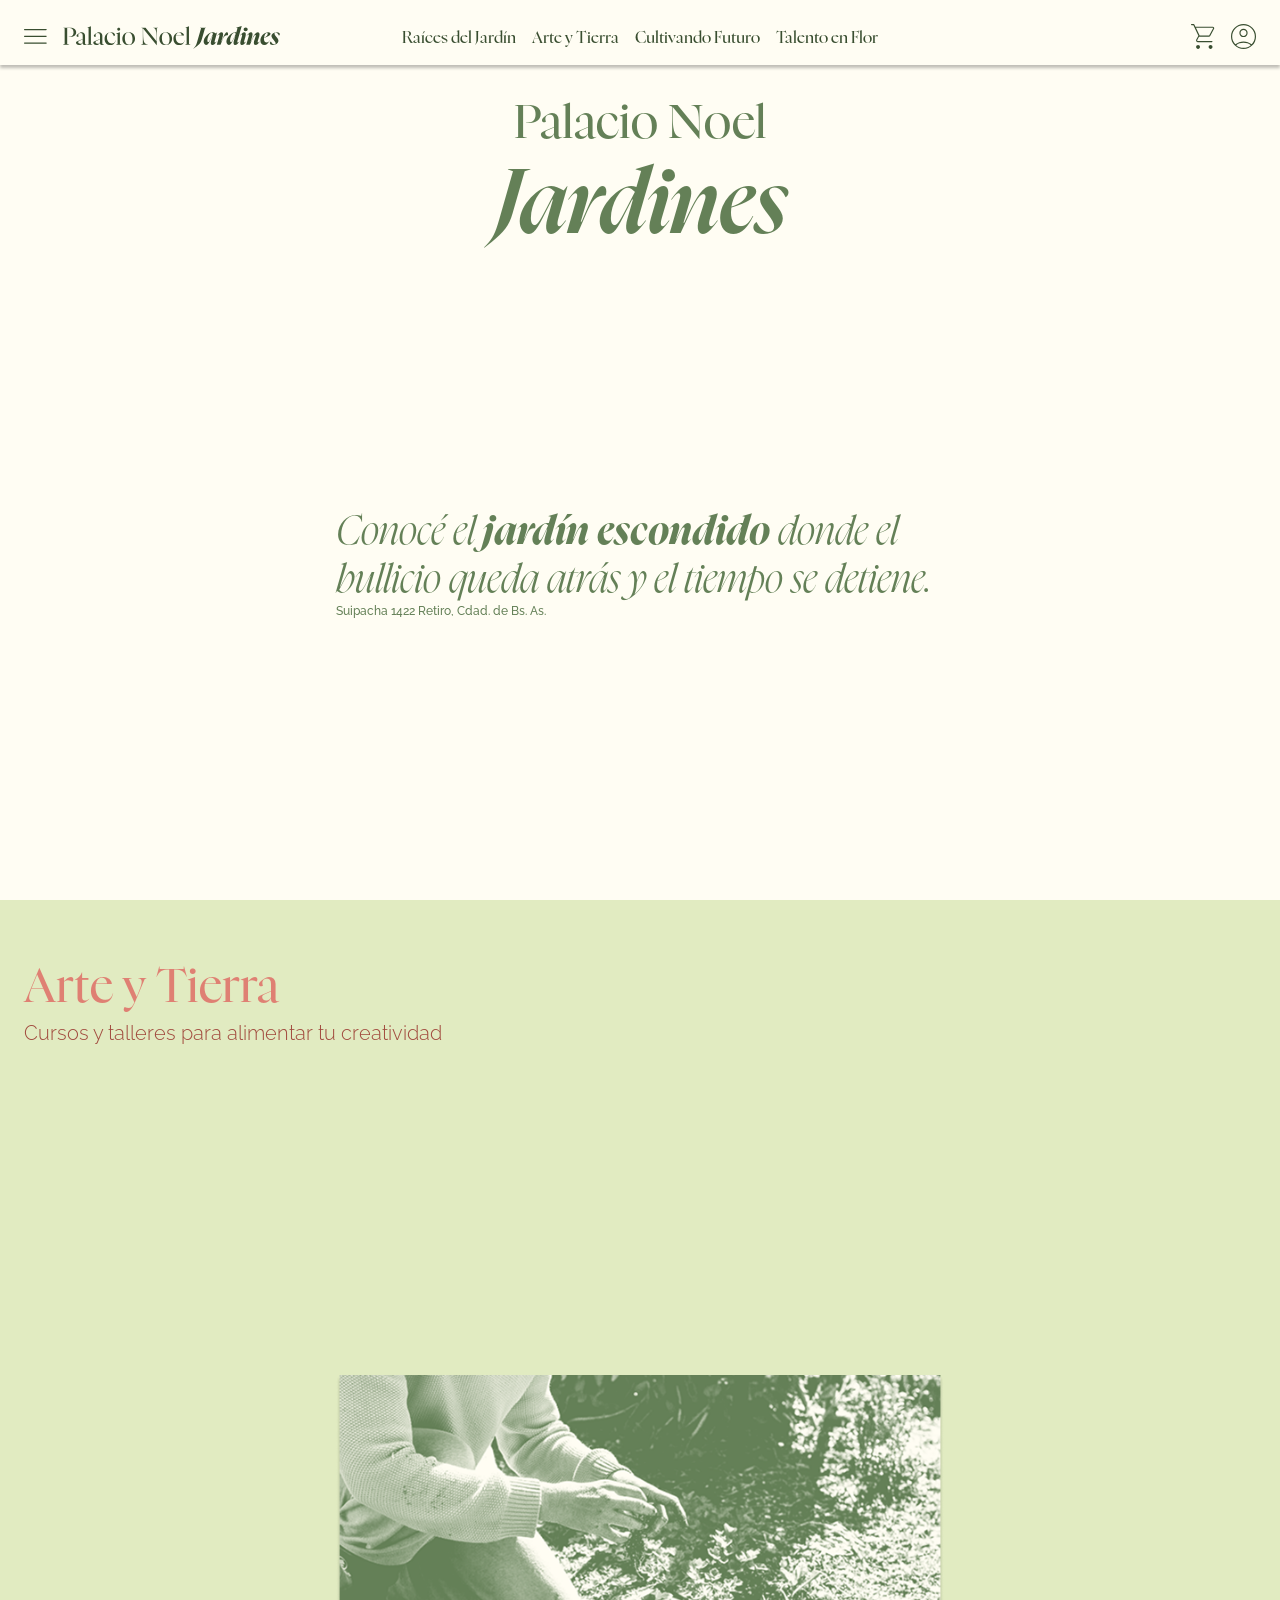
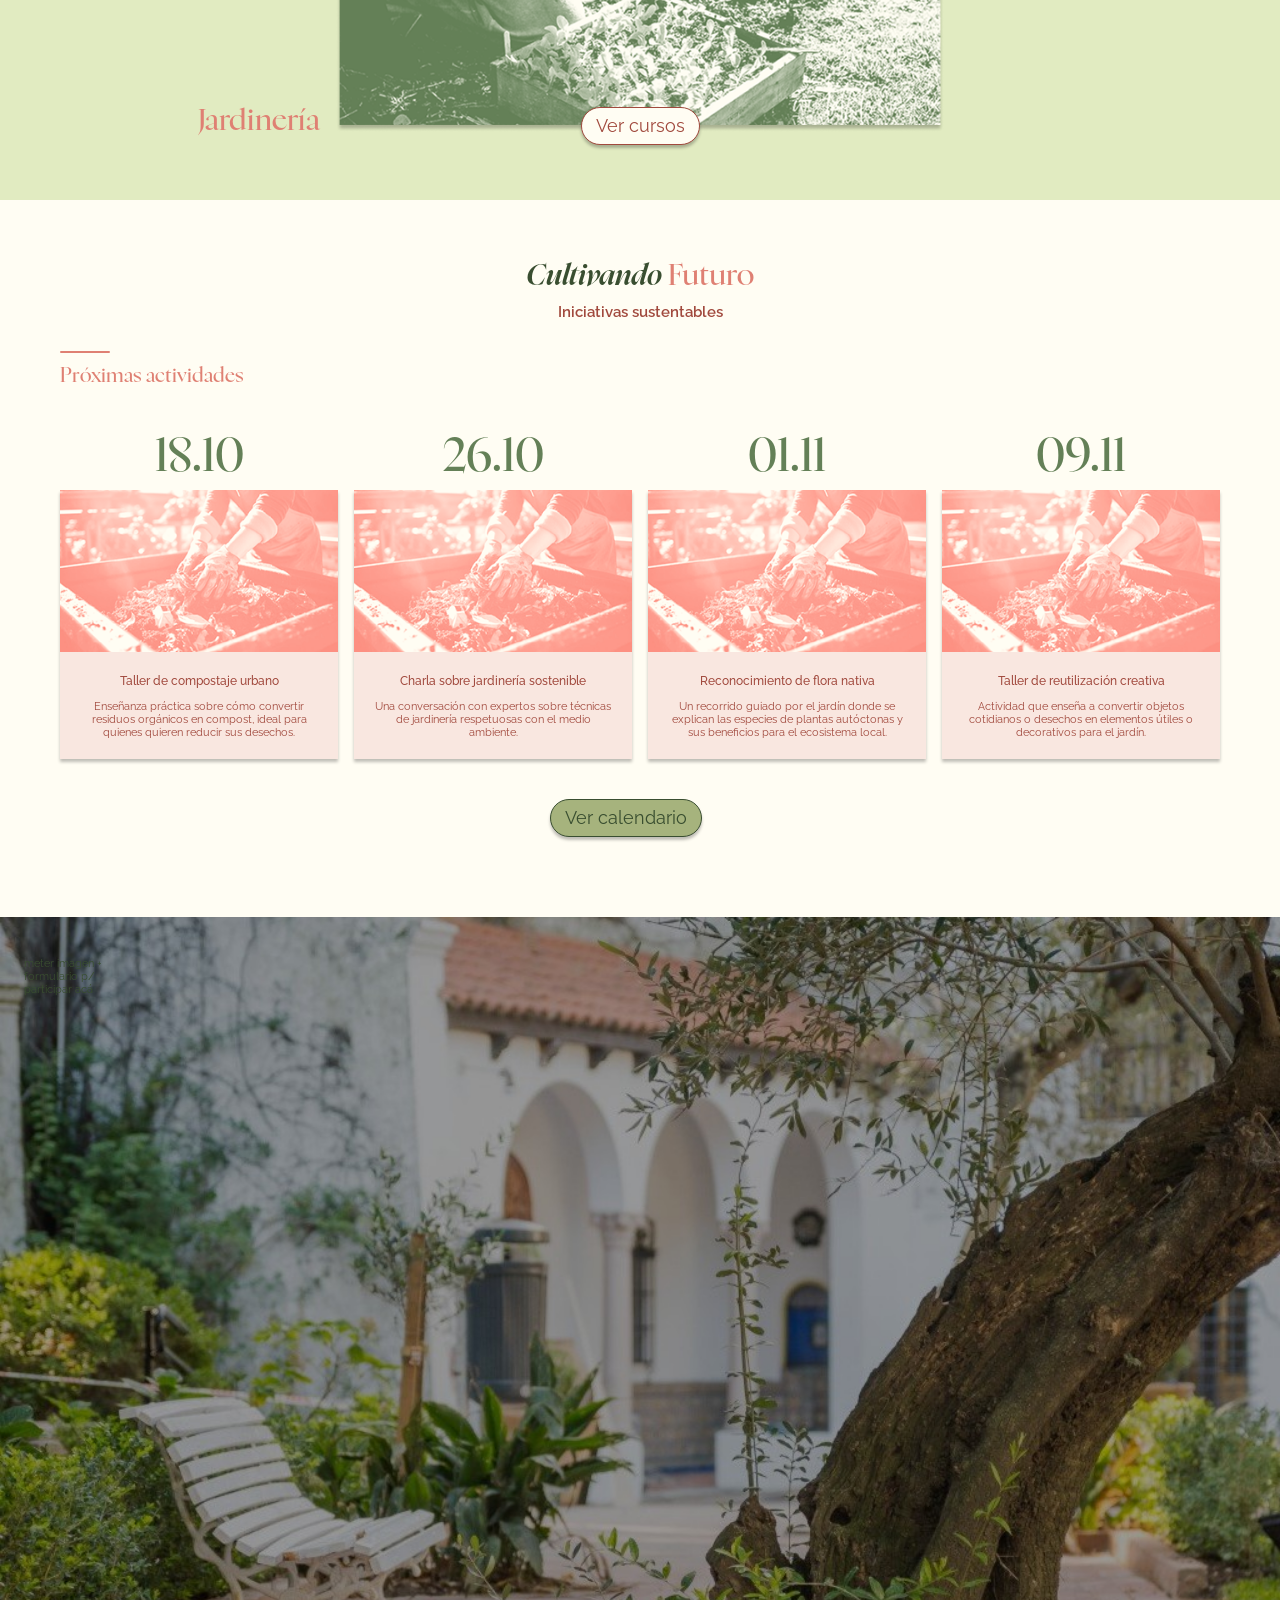
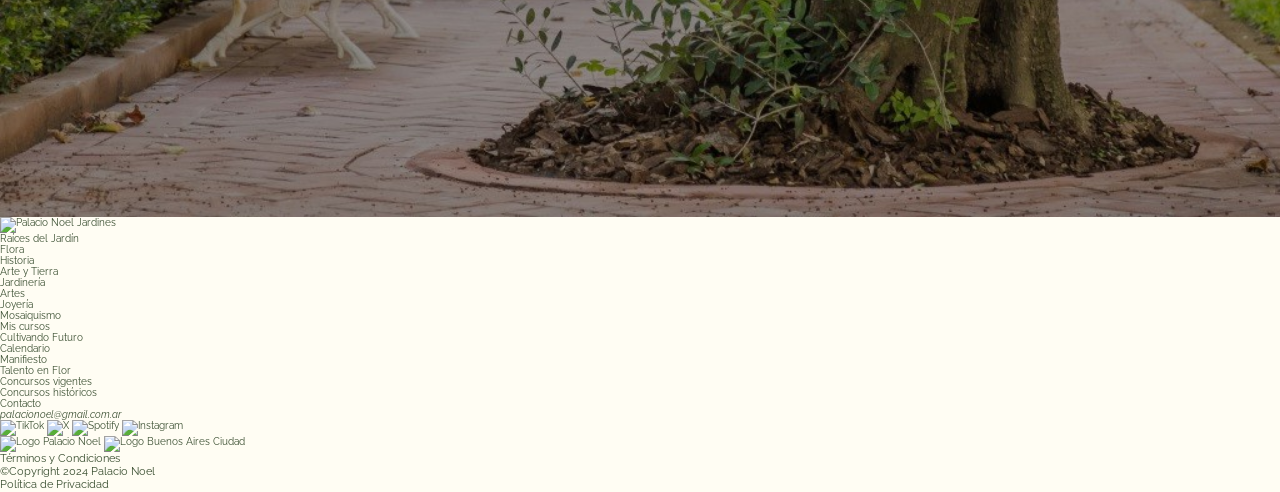
==== index.html @ c083facf "Add files via upload" ====
<!DOCTYPE html>
<html lang="español">
<head>
    <meta charset="UTF-8">
    <meta name="viewport" content="width=device-width, initial-scale=1.0">
    <title>Palacio Noel Jardines</title>
    <link rel="stylesheet" href="./styles.css">
    <link rel="preconnect" href="https://fonts.googleapis.com">
    <link rel="preconnect" href="https://fonts.gstatic.com" crossorigin>
    <link href="https://fonts.googleapis.com/css2?family=Raleway:ital,wght@0,300;0,400;0,500;0,600;0,700;1,300;1,400;1,500;1,600;1,700&display=swap" rel="stylesheet">
</head>

<body>
    <!---------------HEADER-------------->
   <header>
        <!-----------------NAV---------------->
        <!------falta hacer los botones funcionales !!-------->
    <nav class="navbar">
        <div class="navbar-1">
            <button class="icono-nav">
                <img class="hamburguesa" src="./images/icono-menu.svg" alt="Menú Hamburguesa">
            </button>
            <a class="logo" href="./index.html">
                <img src="./images/logo-alargado.svg" alt="Palacio Noel Jardines">
            </a>
        </div>

        <ul class="navbar-2">
            <li><a href="./pages/raicesdeljardin.html">Raíces del Jardín</a></li>
            <li><a href="./pages/arteytierra.html">Arte y Tierra</a></li>
            <li><a href="./pages/pagenconstruccion.html">Cultivando Futuro</a></li>
            <li><a href="./pages/pagenconstruccion.html">Talento en Flor</a></li>
        </ul>
    
        <div class="navbar-3">
            <button class="icono-nav">
                <img class="carrito" src="./images/icono-carrito.svg" alt="Carrito">
            </button>
            <button class="icono-nav">
                <img class="cuenta" src="./images/icono-cuenta.svg" alt="Cuenta">
            </button>
        </div>
    </nav>
    
   </header> 

   <!----------------MAIN---------------->
   <main>
    <!-------------------------HERO --------------------------------->
        <section class="hero seccion">
            <div class="pn-jardines">
                <h1>Palacio Noel</h1>
                <h1 class="titulo-0">Jardines</h1>
            </div>
            <div class="destacado-hero">
                <p class="destacado">Conocé el <strong>jardín escondido</strong> donde el bullicio queda atrás y el tiempo se detiene.</p>
                <p class="bajada-3">Suipacha 1422 Retiro, Cdad. de Bs. As.</p>
            </div>
        </section>

        <!-------------------------ARTE Y TIERRA --------------------------------->
        <section class="arte-y-tierra seccion">
            <div class="jerarquia">
                <h2 class="titulo-1">Arte y Tierra</h2>
                <p class="bajada-1">Cursos y talleres para alimentar tu creatividad</p>
            </div>
            <div class="tarjeta-carrousel">
                <p class="titulo-2">Jardinería</p>
                <div class="contenedor-img-boton">
                    <img class="imagen-tarjeta-carrousel" src="./images/jardineria.png" alt="thumbnail-jardineria">
                    <button class="boton boton-secundario">Ver cursos</button>
                </div>
            </div>
            
        </section>

        <!------------------------- CULTIVANDO FUTURO --------------------------------->
        <section class="cultivando-futuro seccion">
            <div class="jerarquia jerarquia-titulo2">
                <h2 class="titulo-2"><em>Cultivando</em> Futuro</h2>
                <p class="bajada-2">Iniciativas sustentables</p>
            </div>
            <div class="jerarquia jerarquia-titulo3">
                <div class="linea"></div>
                <h3 class="titulo-3">Próximas actividades</h3>
            </div>
            <div class="contenedor-tarjetas">
                <div class="fecha">
                    <p>18.10</p>
                    <div class="tarjeta">
                        <img src="./images/taller-compostaje.png" alt="taller de compostaje">
                        <div>
                            <p>Taller de compostaje urbano</p>
                            <p>Enseñanza práctica sobre cómo convertir residuos orgánicos en compost, ideal para quienes quieren reducir sus desechos.</p>
                        </div>
                    </div>
                </div>
                <div class="fecha">
                    <p>26.10</p>
                    <div class="tarjeta">
                        <img src="./images/taller-compostaje.png" alt="taller de compostaje">
                        <div>
                            <p>Charla sobre jardinería sostenible</p>
                            <p>Una conversación con expertos sobre técnicas de jardinería respetuosas con el medio ambiente.</p>
                        </div>
                    </div>
                </div>
                <div class="fecha">
                    <p>01.11</p>
                    <div class="tarjeta">
                        <img src="./images/taller-compostaje.png" alt="taller de compostaje">
                        <div>
                            <p>Reconocimiento de flora nativa</p>
                            <p>Un recorrido guiado por el jardín donde se explican las especies de plantas autóctonas y sus beneficios para el ecosistema local.</p>
                        </div>
                    </div>
                </div>
                <div class="fecha">
                    <p>09.11</p>
                    <div class="tarjeta">
                        <img src="./images/taller-compostaje.png" alt="taller de compostaje">
                        <div>
                            <p>Taller de reutilización creativa</p>
                            <p>Actividad que enseña a convertir objetos cotidianos o desechos en elementos útiles o decorativos para el jardín.</p>
                        </div>
                    </div>
                </div>
            </div>
            <button class="boton">Ver calendario</button>
        </section>

        <section class="talento-en-flor seccion">
            <p>meter imagen + formulario p/ participar acá</p>
        </section>

   </main>

   <!---------------FOOTER--------------->
   <footer>
    <div class="footer-top">
        <a class="logo" href="./index.html">
            <img src=" " alt="Palacio Noel Jardines">
        </a>
        <nav>
            <ul class="footer-nav-links">
                <li class="footer-nav-heading"><a href="./pages/raicesdeljardin.html">Raíces del Jardín</a></li>
                <li>Flora</li>
                <li>Historia</li>
            </ul>
            <ul class="footer-nav-links">
                <li class="footer-nav-heading"><a href="./pages/arteytierra.html">Arte y Tierra</a></li>
                <li><a href="./pages/arteytierra/jardineria.html">Jardinería</a></li>
                <li>Artes</li>
                <li>Joyería</li>
                <li>Mosaiquismo</li>
                <li><a href="./pages/arteytierra/miscursos.html">Mis cursos</a></li>
            </ul>
            <ul class="footer-nav-links">
                <li class="footer-nav-heading"><a href="./pages/pagenconstruccion.html">Cultivando Futuro</a></li>
                <li>Calendario</li>
                <li>Manifiesto</li>
            </ul>
            <ul class="footer-nav-links">
                <li class="footer-nav-heading"><a href="./pages/pagenconstruccion.html">Talento en Flor</a></li>
                <li>Concursos vigentes</li>
                <li>Concursos históricos</li>
            </ul>
        </nav>
        <ul class="footer-nav-links">
            <li class="footer-nav-heading">Contacto</li>
            <li><address>palacionoel@gmail.com.ar</a></address></li>
            <li><div class="iconos-footer">
                <img src="" alt="TikTok">
                <img src="" alt="X">
                <img src="" alt="Spotify">
                <img src="" alt="Instagram">
            </div></li>
        </ul>
    </div>
    <span></span>
    <div class="footer-middle">
        <img class="logo-PN-footer" src="" alt="Logo Palacio Noel">
        <img class="logo-BA-footer" src="" alt="Logo Buenos Aires Ciudad">
    </div>
    <div class="footer-bottom">
        <p>Términos y Condiciones</p>
        <p>©Copyright 2024 Palacio Noel</p>
        <p>Política de Privacidad</p>
    </div>
   </footer>
</body>
</html>
---- styles.css ----
/* Importé una fuente personal por fuera de Google Fonts */
@font-face {
    font-family: "Nyght Serif";
    font-weight: 400;
    font-style: normal;
    src: url(./fonts/NyghtSerif-Regular.woff2);
}
@font-face {
    font-family: "Nyght Serif";
    font-weight: 300;
    font-style: italic;
    src: url(./fonts/NyghtSerif-LightItalic.woff2);
}
@font-face {
    font-family: "Nyght Serif";
    font-weight: 500;
    font-style: italic;
    src: url(./fonts/NyghtSerif-MediumItalic.woff2);
}
@font-face {
    font-family: "Nyght Serif";
    font-weight: 700;
    font-style: italic;
    src: url(./fonts/NyghtSerif-BoldItalic.woff2);
}

/* Ajusté para que 1rem = 10px, para más comodidad de trabajo */
html {
    font-size: 62.5%
}

*{
    margin: 0;
    padding: 0;
    box-sizing: border-box;
    list-style: none;
    color: var(--verde-oscuro);
}
a {
    color: inherit;
    text-decoration: none;
}

/* -----------------------------VARIABLES de texto y color---------------------------
Investigué por mi cuenta cómo armar variables para facilitarme el trabajo, porque estoy acostumbrada a usarlas en Figma :) */
:root {
    /* Variables tipográficas 
    --nombre: estilo peso tamaño/interlinea "Tipografia", alternativa;*/

    --titulo-1: normal 400 4.7rem/1.2 "Nyght Serif", serif;
    --bajada-1: normal 300 2rem/1.2 "Raleway", sans-serif;
    --titulo-2: normal 400 3rem/1.1 "Nyght Serif", serif;
    --bajada-2: normal 600 1.5rem/1.2 "Raleway", sans-serif;
    --titulo-3: normal 400 2rem/1.3 "Nyght Serif", serif;
    --bajada-3: normal 500 1.2rem/1.3 "Raleway", sans-serif;

    --destacado: italic 300 4rem/1.2 "Nyght Serif", serif;
    --texto-lectura: normal 400 1.1rem/1.2 "Raleway", sans-serif;
    --epigrafes: normal 300 1.2rem/1.2 "Raleway", sans-serif;
    --botones: normal 400 1.8rem/1.2 "Raleway", sans-serif;
    --breadcrumb: normal 400 1rem/1.2 "Raleway", sans-serif;

    /* Variables de color */
    --blanco: #FFFDF3;

    --verde-oscuro: #394E30;
    --verde-medio: #648057;
    --verde-claro1: #A6B37D;
    --verde-claro2: #E1EBC1;

    --rosa-oscuro: #A1493D;
    --rosa-medio: #DF8073;
    --rosa-claro1: #F0B49D;
    --rosa-claro2: #F9E7E0;
}

/* estilos generales de texto */
h1 {
    font: var(--titulo-1)
}
h2 {
    font: var(--titulo-2);
}
h3 {
    font: var(--titulo-3);
}
p {
    font: var(--texto-lectura);
}
.titulo-1 {
    font: var(--titulo-1);
}
.titulo-2 {
    font: var(--titulo-2);
}
.titulo-3 {
    font: var(--titulo-3);
}
.destacado {
    font: var(--destacado);
}
.bajada-1 {
    font: var(--bajada-1);
}
.bajada-2 {
    font: var(--bajada-2);
}
.bajada-3 {
    font: var(--bajada-3);
}
.epigrafe {
    font: var(--epigrafes);
}
.breadcrumb {
    font: var(--breadcrumb);
}


/* -----------------estilos grales de elementos comunes---------------------- */

/* contenedor gral de sección */
.seccion {
    padding: 4rem 2.4rem;
    display: grid;
    grid-template-columns: repeat(12, minmax(0, 1fr));
    column-gap: 1.6rem;
    height: 100vh;
}

/* contenedores de jerarquías de texto (titulo + bajada), para sostener espaciados y estructura consistentes */
.jerarquia {
    grid-column: span 12;
    display: flex;
    flex-direction: column;
    gap: 5px;
}
.jerarquia-titulo2 {
    gap: 10px;
}
.jerarquia-titulo3 {
    gap: 10px;

    .linea {
        width: 50px;
        height: 2px;
        background-color: var(--rosa-medio);
        border-radius: 20px;
    }

    h3 {
        color: var(--rosa-medio);
    }
}

/* botón base */
.boton {
    /* estructura */
    padding: 7px 14px;
    display: flex;
    align-items: center;
    justify-content: space-between;
    gap: 10px;
    justify-self: start;
    white-space: nowrap;
    height: max-content;
    border-radius: 21px;

    /* estilo */
    font: var(--botones);
    color: var(--verde-oscuro);
    background-color: var(--verde-claro1);
    border: 1px solid var(--verde-oscuro);
    box-shadow: 0px 3px 3px 0px rgba(0,0,0,0.25);

    /* comportamiento */
    cursor: pointer;
}
.boton:hover {
    background-color: var(--verde-medio);
    color: var(--blanco);
}
.boton:active {
    background-color: var(--verde-oscuro);
}

/* botón secundario */
.boton-secundario {
    /* estilo */
    color: var(--rosa-oscuro);
    background-color: var(--blanco);
    border: 1px solid var(--rosa-oscuro);
}
.boton-secundario:hover {
    background-color: var(--rosa-medio);
}
.boton-secundario:active {
    background-color: var(--rosa-oscuro);
    color: var(--blanco);
}
.contenedor-tarjetas {
    display: grid;
    grid-template-columns: repeat(12, minmax(0, 1fr));
    column-gap: 1.6rem;
}
.tarjeta {
    background-color: var(--rosa-claro2);
    grid-column: span 3;
    height: fit-content;
    /* ver como hacer p/ que border radius afecte tmb a la imagen */
    box-shadow: 0px 3px 3px 0px rgba(0,0,0,0.25);

    img {
        width: 100%;
    }

    div {
        margin: 2rem;
        display: flex;
        flex-direction: column;
        align-items: center;
        gap: 10px;

        p {
            color: var(--rosa-oscuro);
            text-align: center;
        }
        p:first-child{
            font: var(--bajada-3);
        }
    }

}




/* ------------------------------------------------------- DISEÑO ---------------------------------------------------- */

body {
    background-color: var(--blanco);
    font-family: "Raleway";
}


/* --------------- BARRA DE NAVEGACIÓN ----------------------- */
.navbar {
    /* quise ponerle opacidad al 50% c/ propiedad opacity y me aclaraba los textos y botones que van arriba :( ----> ver como solucionar!! */
    background-color: var(--blanco);
    box-shadow: 0px 3px 3px 0px rgba(0,0,0,0.25);
    height: 65px;
    width: 100vw;
    padding: 2.4rem 2.4rem 1.6rem 2.4rem;
    gap: 3.2rem;
    position: fixed; /* a futuro me gustaría ver de hacerla aparecer/desaparecer con el scroll */

    display: grid;
    grid-template-columns: 1fr auto 1fr; /* usé esta estructura porque quería que los links a secciones estuvieran centrados, con los demás elementos acomodándose en el resto del espacio disponible */
    align-items: center;
    
    z-index: 10000;


    & ul {
        justify-self: center;
        display: flex;
        gap: 1.6rem;
        font-family: "Nyght Serif", serif;
        font-size: 1.6rem;
        font-weight: 400;
        font-style: normal;
    }

    & .navbar-1, .navbar-3 {
        justify-self: start;
        display: flex;
        align-items:center;
        gap: 1.6rem;
    }

    & .navbar-3 {
        justify-self: end;
    }
}
/* nota: no sé cómo hacer funcionales los botones T-T */
.icono-nav {
    background: none;
    border: none;
    padding: 0;
    margin: 0;
    cursor: pointer;
}
/* ajusté los tamaños de los iconos para que ópticamente se perciban similares */
.hamburguesa {
    height: 15px;
}
.carrito, .cuenta {
    height: 25px;
}


/* --------------- HERO SECTION ----------------------- */
.hero {
    padding-top: 9.6rem;
    padding-bottom: 3.2rem;
    height: 100vh;

    & h1, p, strong {
        color: var(--verde-medio);
    }
}
/* seguramente cambie este layout a futuro */
.pn-jardines {
    display: flex;
    flex-direction: column;
    align-items: center;
    grid-column: span 12;
}
.titulo-0 {
    font-family: "Nyght Serif";
    font-size: 9rem;
    font-weight: 500;
    font-style: italic;
}
.destacado-hero {
    grid-column: 4/10;
}


/* --------------- ARTE Y TIERRA ----------------------- */
.arte-y-tierra {
    padding-top: 6rem;
    padding-bottom: 4rem;
    background-color: var(--verde-claro2);

    & p, h2 {
        color: var(--rosa-medio);
    }

    & .contenedor-titulo {
        grid-column: span 12;
        display: flex;
        flex-direction: column;
        gap: 5px;
    }

    & .bajada-1 {
        color: var(--rosa-oscuro);
    }
}
/* próximamente sumaré más tarjetas, dentro de un contenedor que permita un scroll horizontal */
.tarjeta-carrousel {
    align-self: end;
    grid-column: 3/10;

    /* replico la grilla gral del contenedor para respetar las proporciones y espaciados del diseño original (donde usé una misma grilla para todo el documento) */
    display: grid;
    grid-template-columns: repeat(7, minmax(0, 1fr));
    column-gap: 1.6rem;

    position: relative;
    top: 10px;
    
    & .titulo-2 {
        writing-mode: sideways-lr;
        /* ajusto para que el texto quede alineado al borde de la imagen y pegado al "gap" entre las columnas */
        justify-self: end;
        align-self: end;
        line-height: 60%;
        position: relative;
        bottom: 40px;
    }
}
.contenedor-img-boton {
    grid-column: span 6;
    display: flex;
    flex-direction: column;
    align-items: center;

    button {
        position: relative;
        bottom: 25px;
    }
}  
.imagen-tarjeta-carrousel {
    width: 100%;
}


/* --------------- CULTIVANDO FUTURO ----------------------- */
.cultivando-futuro {
    padding: 6rem 6rem 8rem 6rem;
    height: fit-content;

    .jerarquia-titulo2 {
       justify-self: center;
       align-items: center;
       margin-bottom: 3rem;

       h2 {
        color: var(--rosa-medio);
       }

       p {
        color: var(--rosa-oscuro);
       }
    }
 /* ver como hacer p/ que se mantenga la misma altura de tarjeta aunque tenga menos texto! */
    .contenedor-tarjetas {
        grid-column: span 12;
        grid-template-columns: repeat(12, minmax(0, 1fr));
        margin: 4rem 0rem 4rem 0rem;
        .fecha {
            grid-column: span 3;
            height: fit-content;
            display: flex;
            flex-direction: column;
            align-items: center;
            gap: 5px;

            & > p {
                font: var(--titulo-1);
                color: var(--verde-medio);
            }
            .tarjeta {
                width: 100%;
                height: fit-content;
            }
        }
    }
  & .boton {
    grid-column: 6/8;
  }
}


/* --------------- TALENTO EN FLOR ----------------------- */
.talento-en-flor {
    background-image: url(./images/jardin-andaluz.jpg);
    background-size: cover;
    
}
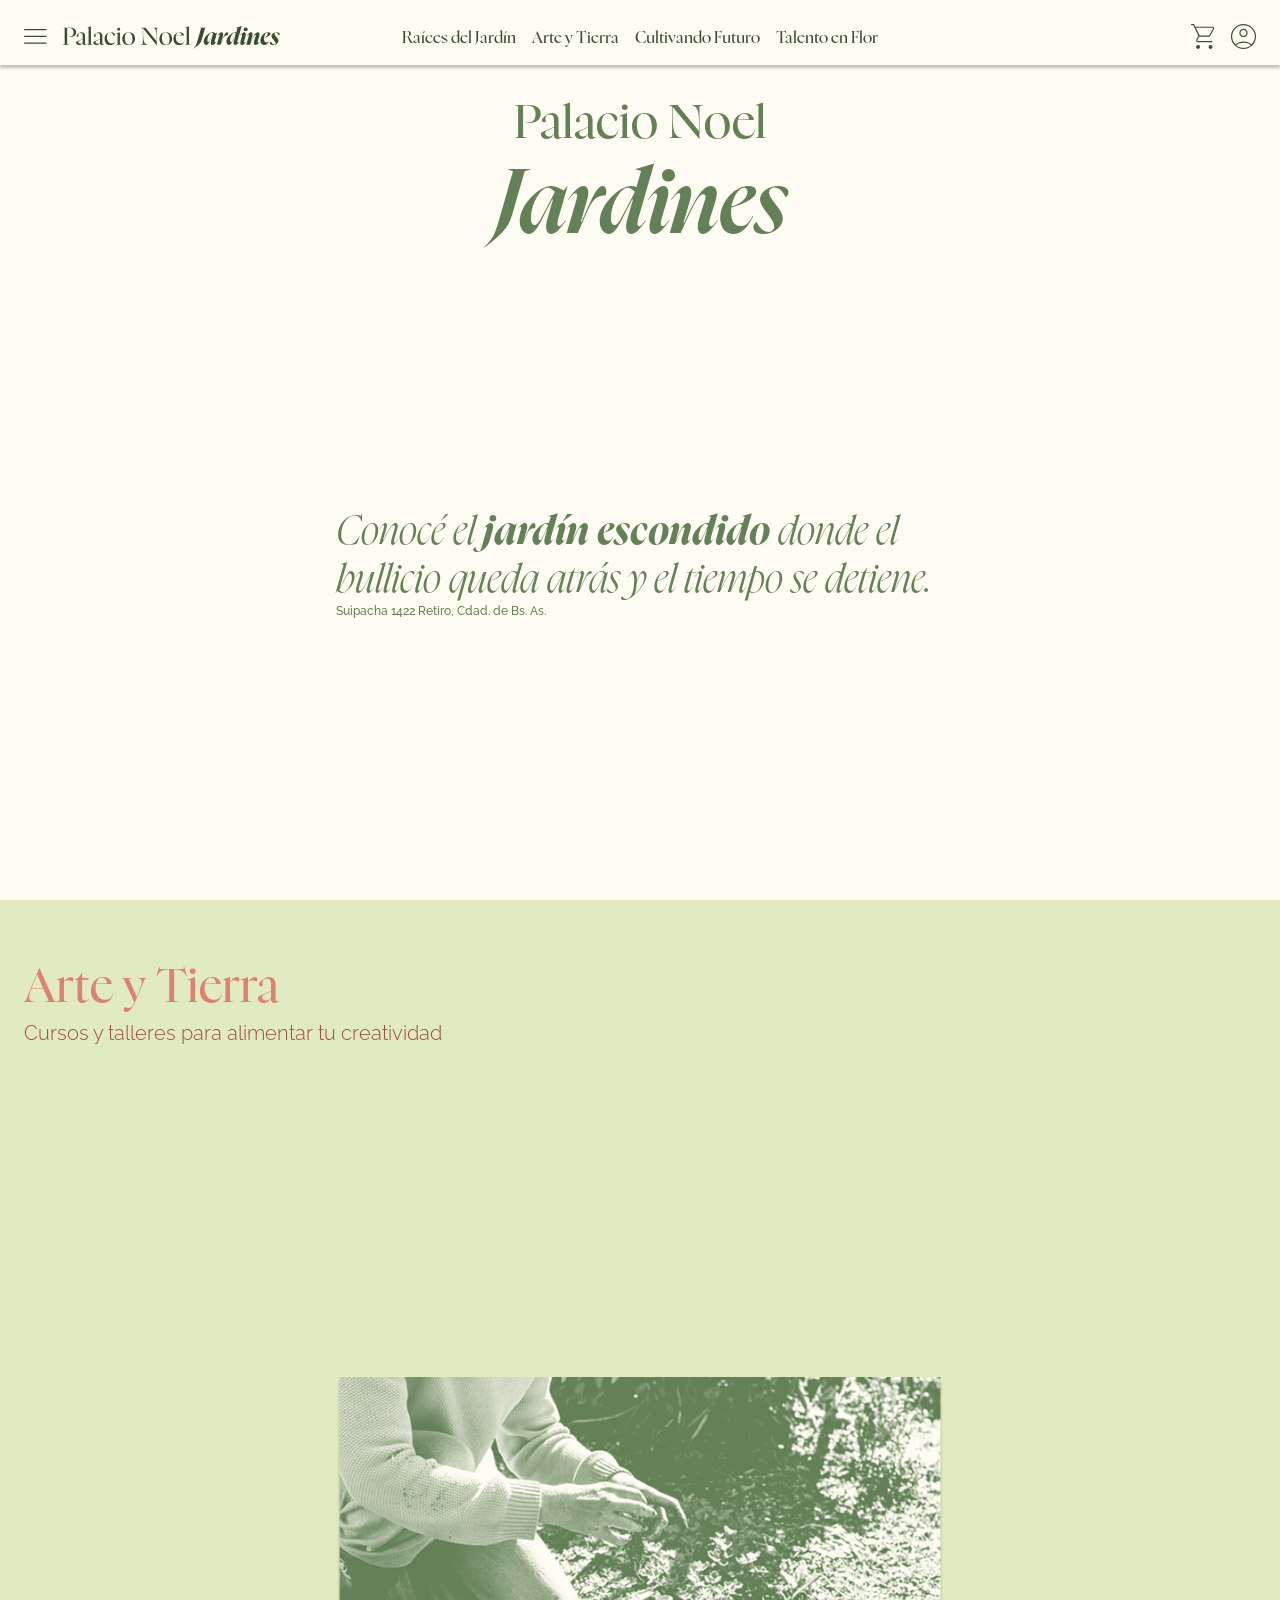
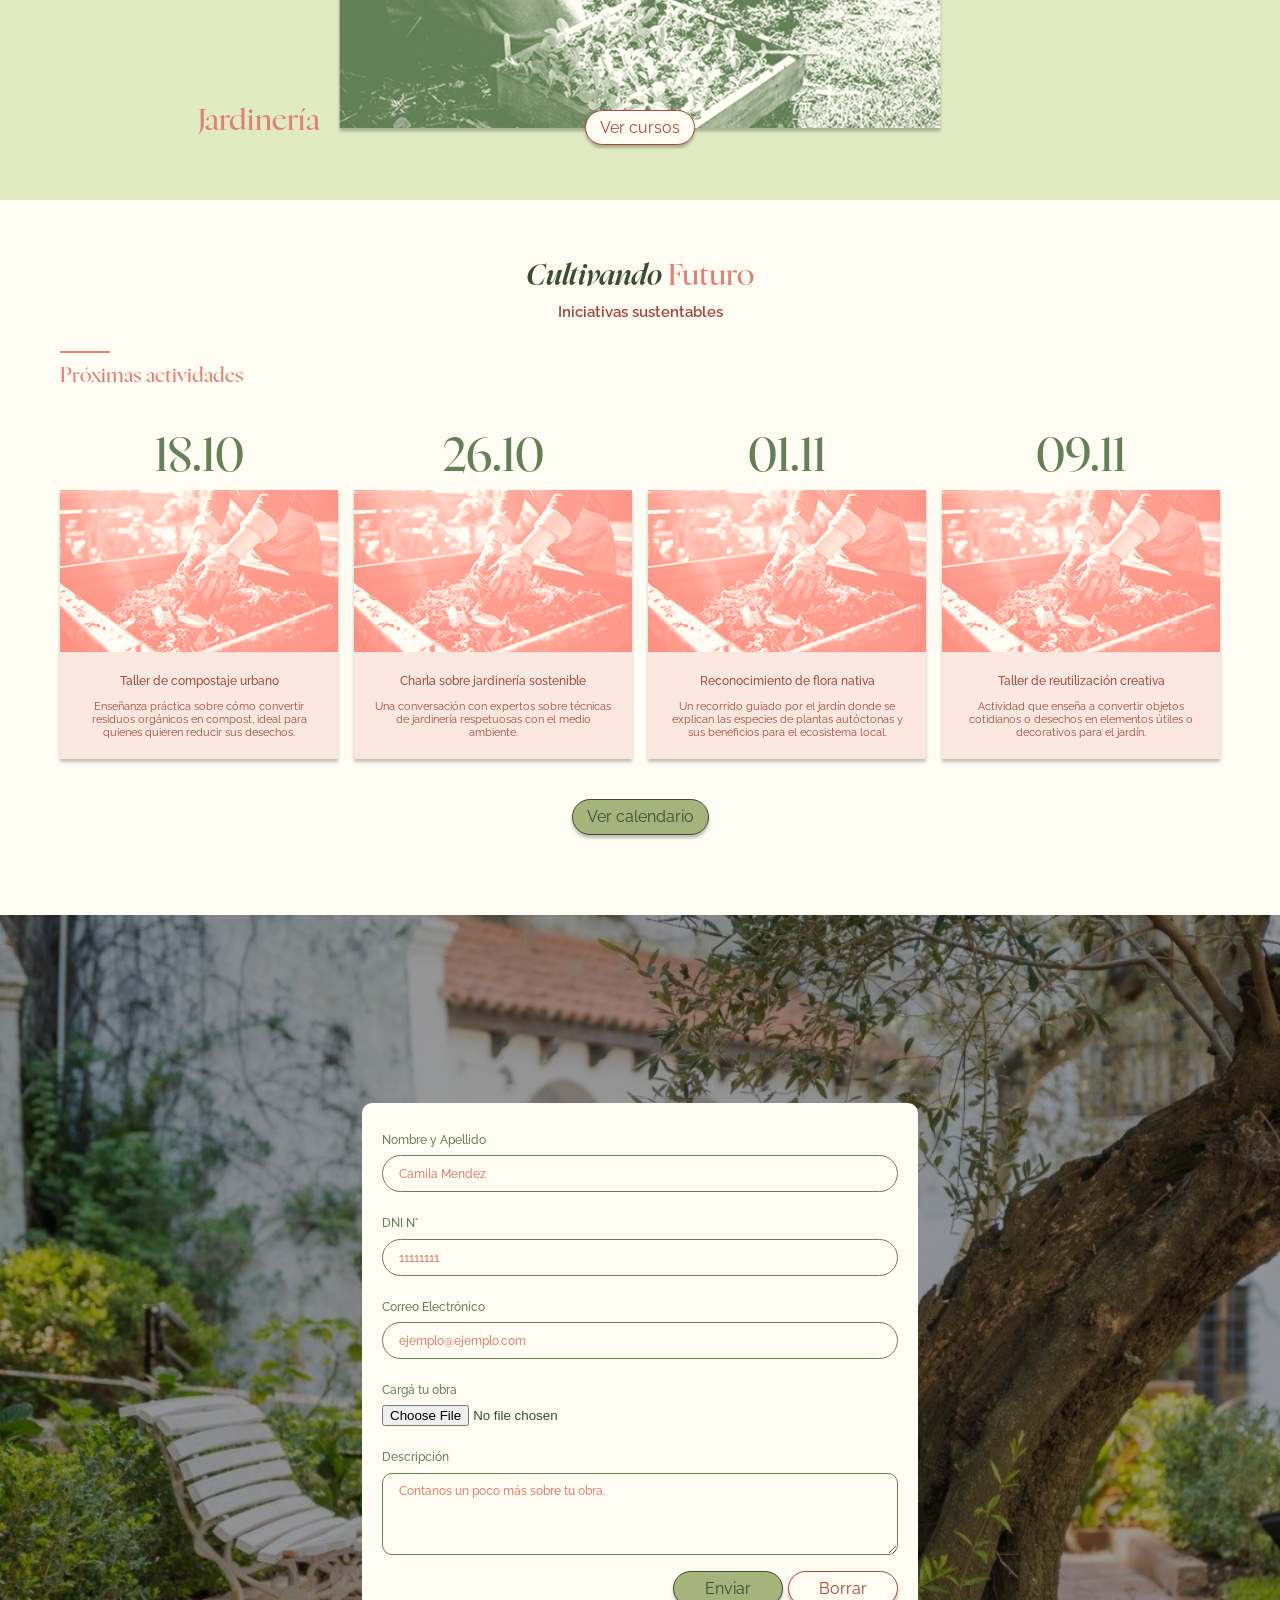
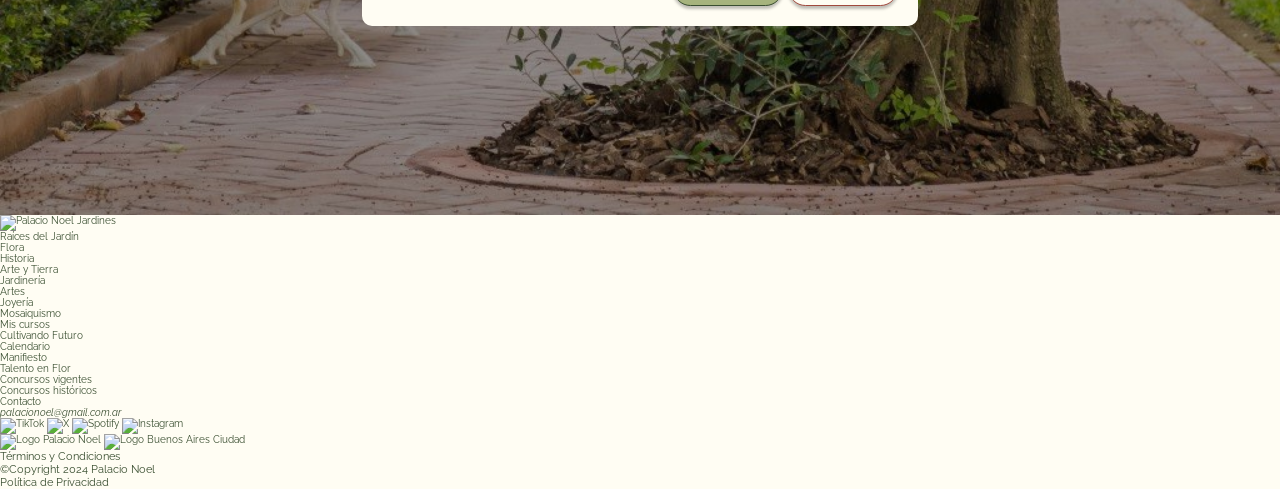
==== commit 52205cb1: "Agregué formulario + ajustes menores" ====
--- a/index.html
+++ b/index.html
@@ -130,7 +130,37 @@
         </section>
 
         <section class="talento-en-flor seccion">
-            <p>meter imagen + formulario p/ participar acá</p>
+            <!--Talento en Flor
+                ¡Participá en nuestros concursos!
+                Concurso vigente: (nombre) inscripciones abiertas hasta el (fecha)
+                Descripción + alguna imagen ?
+
+                Ver anteriores/concursos anteriores/ganadores 
+
+                Form inscripción
+                Nombre y apellido
+                dni
+                campo p/ cargar imagen de la obra-->
+            <form action="https://formspree.io/f/mdeadpzn" method="post">
+
+                <!---------------Campos--------------------->
+                <label>Nombre y Apellido<input type="text" name="Nombre y Apellido" required placeholder="Camila Mendez"></label>
+                <br>
+                <label>DNI N°<input type="text" name="DNI" required placeholder="11111111"></label>
+                <br>
+                <label>Correo Electrónico<input type="email" name="Correo Electrónico" required placeholder="ejemplo@ejemplo.com"></label>
+                <br>
+                <div class="campo-archivo">
+                    <label>Cargá tu obra<input type="file" name="Obra" required></label>
+                </div>
+                <br>
+                <label>Descripción<textarea name="Descripción" rows="4" cols="50" placeholder="Contanos un poco más sobre tu obra."></textarea></label>
+                <!-----------Botones------------->
+                <div class="contenedor-botones">
+                    <input type="submit" value="Enviar" class="boton">
+                    <input type="reset" value="Borrar" class="boton boton-secundario">
+                </div>
+            </form>
         </section>
 
    </main>
--- a/styles.css
+++ b/styles.css
@@ -57,7 +57,7 @@
     --destacado: italic 300 4rem/1.2 "Nyght Serif", serif;
     --texto-lectura: normal 400 1.1rem/1.2 "Raleway", sans-serif;
     --epigrafes: normal 300 1.2rem/1.2 "Raleway", sans-serif;
-    --botones: normal 400 1.8rem/1.2 "Raleway", sans-serif;
+    --botones: normal 400 1.6rem/1.2 "Raleway", sans-serif;
     --breadcrumb: normal 400 1rem/1.2 "Raleway", sans-serif;
 
     /* Variables de color */
@@ -160,10 +160,10 @@
     align-items: center;
     justify-content: space-between;
     gap: 10px;
-    justify-self: start;
     white-space: nowrap;
     height: max-content;
-    border-radius: 21px;
+    min-width: 110px;
+    border-radius: 20px;
 
     /* estilo */
     font: var(--botones);
@@ -428,14 +428,68 @@
         }
     }
   & .boton {
-    grid-column: 6/8;
+    grid-column: 1/-1;
+    justify-self: center;
   }
 }
 
 
 /* --------------- TALENTO EN FLOR ----------------------- */
+/* REVISAR ESTRUCTURA, REGLAS, ETC PLIS QUE ESTO ES UN QUILOMBOOO */
 .talento-en-flor {
     background-image: url(./images/jardin-andaluz.jpg);
     background-size: cover;
+}
+
+form {
+    background-color: var(--blanco);
+    border-radius: 10px;
     
+    height: fit-content;
+    padding: 2.5rem 2rem 2rem 2rem;
+    grid-column: 4/10;
+    
+    display: flex;
+    flex-direction: column;
+    justify-self: center;
+    align-self: center;
+}
+label {
+    display: block;
+    font: var(--epigrafes);
+    font-weight: 500;
+    color: var(--verde-medio);
+    margin-top: 5px;
+}
+input::placeholder, textarea::placeholder {
+    font: var(--epigrafes);
+    font-weight: 500;
+    color: var(--rosa-medio);
+}
+
+input[type=text], input[type=email], textarea {
+    width: 100%;
+    margin: 8px 0px;
+    padding: 10px 16px;
+    display: inline-block;
+    
+    border: 1px solid var(--verde-medio);
+    background-color: var(--blanco);
+    border-radius: 20px;
+    box-sizing: border-box;
+}
+textarea {
+    border-radius: 10px;
+}
+/* Estilizarlo bien después con JavaScript! */
+.campo-archivo input {
+    display:block;
+    margin: 8px 0px;
+}
+.contenedor-botones {
+    display: flex;
+    justify-content: flex-end;
+    gap: 5px;
+    width: 100%;
+    padding-top: 5px;
 }
